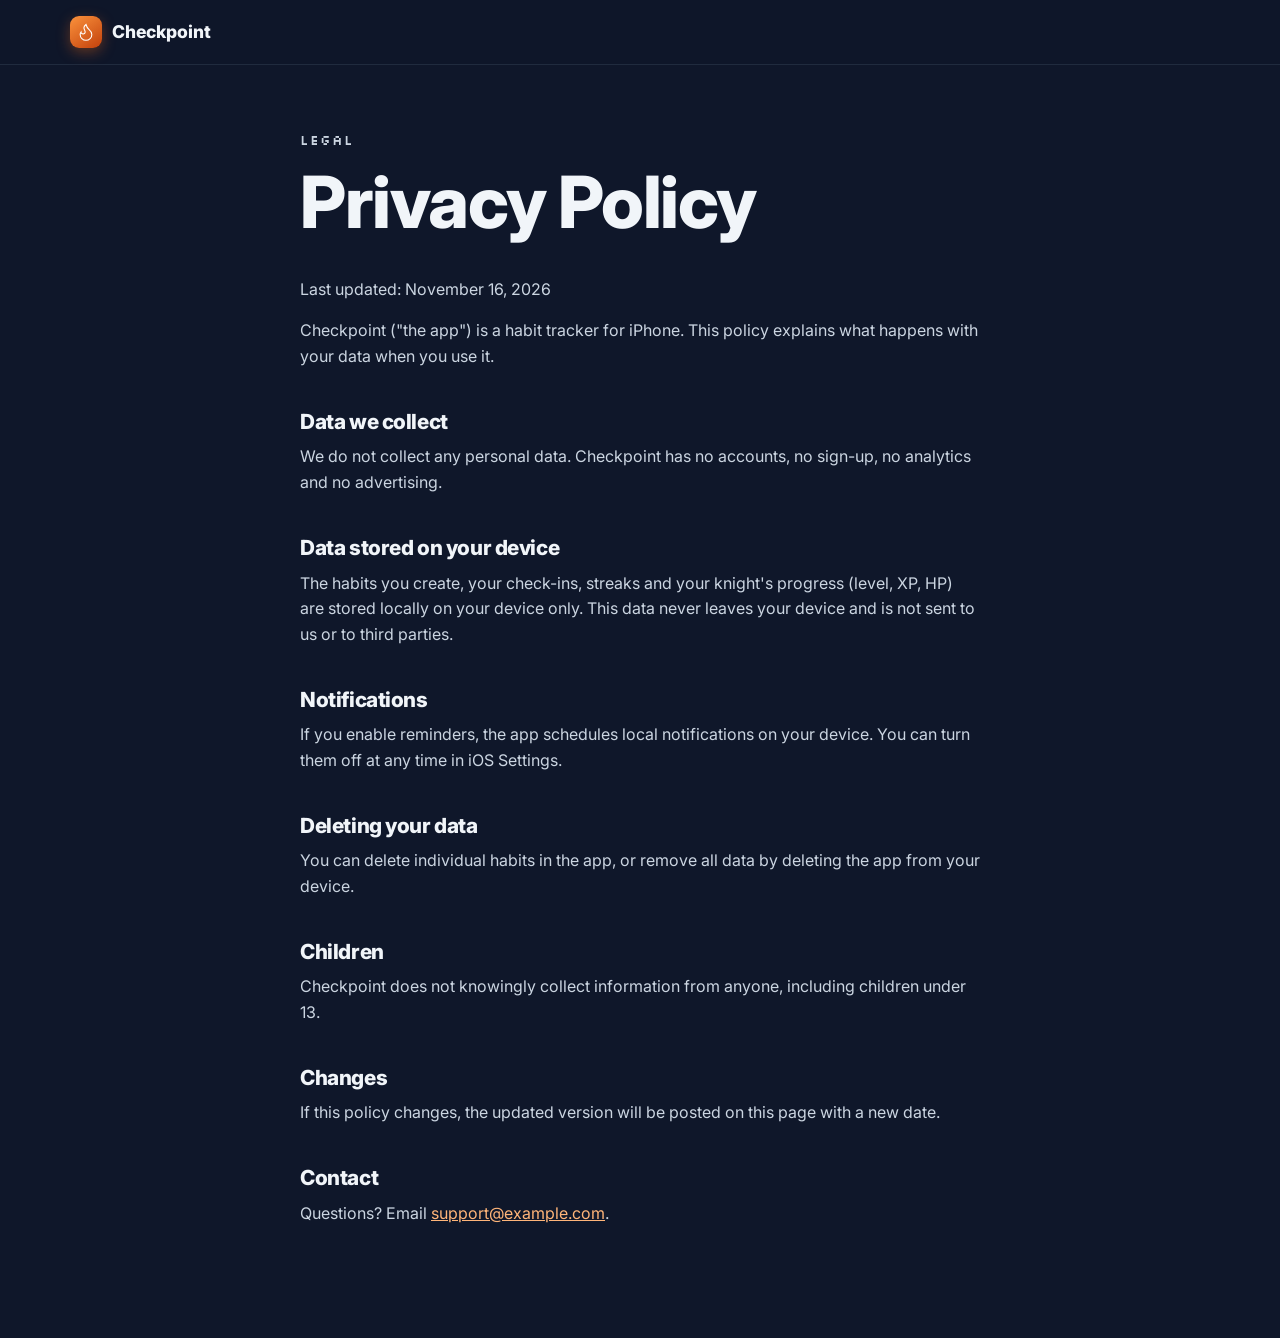
==== privacy.html @ ed14bf8e "Add Checkpoint landing page and privacy policy Co-Authored-By: Claude Opus 5.5 <noreply@anthropic.co" ====
<!doctype html>
<html lang="en">
<head>
  <meta charset="utf-8">
  <meta name="viewport" content="width=device-width, initial-scale=1">
  <title>Checkpoint Privacy Policy</title>
  <link rel="icon" type="image/svg+xml" href="assets/img/favicon.svg">
  <link href="https://fonts.googleapis.com/css2?family=Inter:wght@400;500;600;700;800&family=Silkscreen&display=swap" rel="stylesheet">
  <link rel="stylesheet" href="styles.css">
  <style>
    .legal { padding: 64px 0 96px; }
    .legal h2 { font-size: 1.3rem; margin-top: 2em; }
    .legal p, .legal li { color: var(--text-2); }
    .legal a { color: var(--primary-text); text-decoration: underline; }
  </style>
</head>
<body>
<header class="nav">
  <div class="wrap nav__inner">
    <a class="brand" href="index.html"><span class="brand__icon"><img src="assets/img/flame.svg" alt=""></span><span>Checkpoint</span></a>
  </div>
</header>
<main class="wrap narrow legal">
  <p class="eyebrow">legal</p>
  <h1>Privacy Policy</h1>
  <p class="dim">Last updated: November 16, 2026</p>

  <p>Checkpoint ("the app") is a habit tracker for iPhone. This policy explains what happens with your data when you use it.</p>

  <h2>Data we collect</h2>
  <p>We do not collect any personal data. Checkpoint has no accounts, no sign-up, no analytics and no advertising.</p>

  <h2>Data stored on your device</h2>
  <p>The habits you create, your check-ins, streaks and your knight's progress (level, XP, HP) are stored locally on your device only. This data never leaves your device and is not sent to us or to third parties.</p>

  <h2>Notifications</h2>
  <p>If you enable reminders, the app schedules local notifications on your device. You can turn them off at any time in iOS Settings.</p>

  <h2>Deleting your data</h2>
  <p>You can delete individual habits in the app, or remove all data by deleting the app from your device.</p>

  <h2>Children</h2>
  <p>Checkpoint does not knowingly collect information from anyone, including children under 13.</p>

  <h2>Changes</h2>
  <p>If this policy changes, the updated version will be posted on this page with a new date.</p>

  <h2>Contact</h2>
  <p>Questions? Email <a href="mailto:support@example.com">support@example.com</a>.</p>
</main>
</body>
</html>
---- styles.css ----
:root {
  --bg: #0F172A;
  --bg-dim: #0C0F16;
  --card: #1E293B;
  --card-hi: #25344C;
  --line: #334155;
  --text: #F1F5F9;
  --text-2: #CBD5E1;
  --muted: #94A3B8;
  --dim: #64748B;
  --primary: #F97316;
  --primary-2: #FB923C;
  --primary-text: #FFB579;
  --primary-deep: #382B28;
  --violet: #9C7EEB;
  --success: #10B981;
  --error: #EF4444;
  --radius: 20px;
  --pixel: "Silkscreen", ui-monospace, monospace;
}

* { box-sizing: border-box; }
html { scroll-behavior: smooth; }
body {
  margin: 0;
  background: var(--bg);
  color: var(--text);
  font: 16px/1.6 "Inter", system-ui, -apple-system, sans-serif;
  -webkit-font-smoothing: antialiased;
  overflow-x: hidden;
}
img { max-width: 100%; display: block; }
a { color: inherit; text-decoration: none; }
h1, h2, h3 { line-height: 1.1; margin: 0 0 .5em; letter-spacing: -.02em; }
h1 { font-size: clamp(2.6rem, 6vw, 4.5rem); font-weight: 800; }
h2 { font-size: clamp(1.9rem, 4vw, 2.8rem); font-weight: 800; }
h3 { font-size: 1.2rem; font-weight: 700; }
p { margin: 0 0 1em; }

.wrap { width: min(1140px, 100% - 32px); margin-inline: auto; }
.narrow { max-width: 680px; margin-inline: auto; }
.center { text-align: center; }
.dim { color: var(--dim); }
.small { font-size: .9rem; }
.accent { color: var(--primary); }
.lead { color: var(--muted); font-size: 1.15rem; }
.eyebrow {
  font-family: var(--pixel);
  color: var(--primary-text);
  font-size: .85rem;
  letter-spacing: .08em;
  text-transform: lowercase;
  margin-bottom: .8em;
}

/* Buttons */
.btn {
  display: inline-flex; align-items: center; justify-content: center;
  padding: .85em 1.4em; border-radius: 14px;
  background: var(--primary); color: #fff; font-weight: 700;
  transition: transform .15s, background .15s;
}
.btn:hover { background: var(--primary-2); transform: translateY(-1px); }
.btn--small { padding: .55em 1em; font-size: .9rem; border-radius: 12px; }
.btn--ghost { background: transparent; border: 1px solid var(--line); color: var(--text-2); }
.btn--ghost:hover { background: var(--card); }

.store-badge {
  display: inline-flex; align-items: center; gap: .6em;
  background: #000; color: #fff; border: 1px solid #3a3a3a;
  padding: .55em 1.2em .55em 1em; border-radius: 14px;
  font-weight: 600; font-size: 1.3rem; line-height: 1.05;
  transition: transform .15s, border-color .15s;
}
.store-badge:hover { transform: translateY(-1px); border-color: var(--primary); }
.store-badge svg { width: 30px; height: 30px; }
.store-badge small { display: block; font-size: .55em; font-weight: 500; opacity: .85; }
.store-badge--lg { font-size: 1.5rem; }

/* Nav */
.nav {
  position: sticky; top: 0; z-index: 10;
  background: color-mix(in srgb, var(--bg) 82%, transparent);
  backdrop-filter: blur(14px); -webkit-backdrop-filter: blur(14px);
  border-bottom: 1px solid rgba(51, 65, 85, .5);
}
.nav__inner { display: flex; align-items: center; gap: 24px; height: 64px; }
.nav__links { display: flex; gap: 28px; margin-left: auto; color: var(--muted); font-size: .95rem; }
.nav__links a:hover { color: var(--text); }
.brand { display: inline-flex; align-items: center; gap: 10px; font-weight: 800; font-size: 1.1rem; }
.brand__icon {
  width: 32px; height: 32px; border-radius: 9px; display: grid; place-items: center;
  background: linear-gradient(145deg, #FB923C, #C2410C);
  box-shadow: 0 4px 14px rgba(249, 115, 22, .35);
}
.brand__icon img { width: 20px; filter: brightness(0) invert(1); }

/* Hero */
.hero { position: relative; padding: 72px 0 96px; overflow-x: clip; }
.hero__glow {
  position: absolute; inset: -10% -10% auto; height: 700px; pointer-events: none;
  background:
    radial-gradient(40% 50% at 75% 40%, rgba(249, 115, 22, .22), transparent 70%),
    radial-gradient(35% 45% at 20% 20%, rgba(156, 126, 235, .16), transparent 70%);
}
.hero__inner { position: relative; display: grid; grid-template-columns: 1.1fr .9fr; gap: 56px; align-items: center; }
.hero__copy .lead { max-width: 520px; }
.cta-row { display: flex; flex-wrap: wrap; gap: 14px; align-items: center; margin: 28px 0 36px; }
.hero__stats { display: flex; gap: 32px; list-style: none; padding: 0; margin: 0; }
.hero__stats b { display: block; font-size: 1.5rem; color: var(--text); }
.hero__stats span { color: var(--dim); font-size: .85rem; }

/* Phone mockup */
.phone {
  justify-self: center; width: 320px; aspect-ratio: 9 / 19.2;
  padding: 12px; border-radius: 52px;
  background: linear-gradient(160deg, #3b4658, #141a26);
  box-shadow: 0 40px 80px -20px rgba(0, 0, 0, .7), 0 0 0 1px #4b5567 inset, 0 0 90px rgba(249, 115, 22, .15);
  transform: rotate(2deg);
}
.phone__screen { position: relative; height: 100%; border-radius: 41px; overflow: hidden; background: var(--bg); }
.phone__notch { position: absolute; top: 10px; left: 50%; translate: -50%; width: 96px; height: 28px; border-radius: 20px; background: #000; z-index: 2; }
.ui { padding: 50px 14px 0; height: 100%; display: flex; flex-direction: column; gap: 8px; font-size: 12px; }
.ui__sub { margin: 0; font-family: var(--pixel); color: var(--primary-text); font-size: 9px; }
.ui__title { margin: 0 0 4px; font-weight: 800; font-size: 19px; letter-spacing: -.02em; }
.ui-card { background: var(--card); border-radius: 16px; border: 1px solid rgba(71, 85, 105, .35); }
.ui-hero { padding: 10px; }
.ui-hero__art { background: linear-gradient(180deg, #16213a, #0c1424); border-radius: 12px; padding: 4px 0; }
.ui-hero__art img { width: 78%; margin: 0 auto; image-rendering: pixelated; }
.ui-hero__row { display: flex; justify-content: space-between; align-items: center; margin-top: 8px; }
.ui-hero__name { margin: 0; font-weight: 700; font-size: 13px; }
.ui-hero__lvl { margin: 0; color: var(--muted); font-size: 10.5px; }
.pill { display: inline-flex; align-items: center; gap: 3px; padding: 3px 8px; border-radius: 99px; font-weight: 700; font-size: 11px; }
.pill img { width: 12px; }
.pill--fire { background: var(--primary-deep); color: var(--primary-2); }
.bar { height: 6px; background: #0f1a2e; border-radius: 9px; margin: 8px 0 5px; overflow: hidden; }
.bar span { display: block; height: 100%; background: linear-gradient(90deg, var(--primary), var(--primary-2)); border-radius: inherit; }
.ui-hero__meta { margin: 0; display: flex; justify-content: space-between; color: var(--dim); font-size: 10px; }
.hp { color: #F87171; }
.ui__section { display: flex; justify-content: space-between; margin-top: 4px; font-weight: 700; font-size: 12px; }
.ui__section .dim { font-weight: 500; font-size: 10.5px; }
.quest { display: flex; align-items: center; gap: 10px; padding: 9px 10px; }
.quest__icon { width: 32px; height: 32px; border-radius: 10px; display: grid; place-items: center; flex: none; }
.quest__icon img { width: 17px; filter: brightness(0) invert(1); }
.quest__body { flex: 1; min-width: 0; }
.quest__body p { margin: 0; font-weight: 600; font-size: 12px; }
.quest__body small { color: var(--dim); font-size: 10px; }
.quest.is-done .quest__body p { color: var(--muted); text-decoration: line-through; text-decoration-color: var(--dim); }
.quest__check { width: 24px; height: 24px; border-radius: 50%; display: grid; place-items: center; background: #064E3B; color: #6EE7B7; font-size: 12px; font-weight: 800; }
.quest__btn { background: var(--primary); color: #fff; font-weight: 700; font-size: 10.5px; padding: 6px 10px; border-radius: 10px; }
.ui__tabs { margin-top: auto; display: flex; justify-content: space-around; padding: 12px 0 22px; border-top: 1px solid var(--line); color: var(--dim); font-size: 10.5px; font-weight: 600; }
.ui__tabs .on { color: var(--primary); }

/* Habit colors (from the app) */
.c-lav { background: #9C7EEB; }
.c-green { background: #10B981; }
.c-orange { background: #F97316; }
.c-blue { background: #3B82F6; }
.c-red { background: #EF4444; }
.c-pink { background: #EC4899; }

/* Sections */
.section { padding: 96px 0; }
.section--alt { background: var(--bg-dim); border-block: 1px solid rgba(51, 65, 85, .4); }

.steps { display: grid; grid-template-columns: repeat(3, 1fr); gap: 20px; margin-top: 48px; }
.step { background: var(--card); border: 1px solid rgba(71, 85, 105, .35); border-radius: var(--radius); padding: 28px; }
.step p { color: var(--muted); margin: 0; }
.step b { color: var(--primary-text); }
.step__num { display: inline-block; font-family: var(--pixel); color: var(--primary); font-size: 1.4rem; margin-bottom: 14px; }
.step--warn .step__num, .step--warn b { color: #F87171; }

/* Evolution */
.stage {
  display: grid; grid-template-columns: 1.2fr 1fr; gap: 40px; align-items: center;
  background: linear-gradient(180deg, #15203a, #0f172a); border: 1px solid rgba(71, 85, 105, .35);
  border-radius: 28px; padding: 32px 40px;
}
.stage__art img { width: 100%; max-width: 440px; margin-inline: auto; image-rendering: pixelated; }
.stage__lvl { font-family: var(--pixel); color: var(--primary-text); margin-bottom: .4em; }
.stage__copy h3 { font-size: 2rem; }
.stage__copy p { color: var(--muted); }

/* Locked knights */
.locked { display: grid; grid-template-columns: repeat(5, 1fr); gap: 12px; margin-top: 20px; }
.locked__card {
  position: relative; display: grid; place-items: center; min-height: 150px; padding: 18px 8px;
  background: var(--card); border: 1px dashed rgba(100, 116, 139, .55); border-radius: 16px; overflow: hidden;
}
.locked__card img {
  height: 92px; width: auto; image-rendering: pixelated; user-select: none; -webkit-user-drag: none;
  filter: brightness(0) drop-shadow(0 0 1.5px rgba(148, 163, 184, .55));
  opacity: .9;
}
.locked__q {
  position: absolute; left: 50%; top: 50%; translate: -50% -50%;
  font-family: var(--pixel); font-size: 1.8rem; color: var(--primary-text);
  text-shadow: 0 0 14px rgba(249, 115, 22, .6);
}
.locked__more { border-style: solid; border-color: var(--primary); background: linear-gradient(180deg, #2a2420, var(--card)); text-align: center; align-content: center; gap: 6px; }
.locked__more b { font-family: var(--pixel); font-weight: 400; font-size: 1.15rem; line-height: 1.25; color: var(--primary-text); }
.locked__more span { color: var(--muted); font-size: .8rem; }

/* Features */
.grid { display: grid; grid-template-columns: repeat(3, 1fr); gap: 20px; margin-top: 48px; }
.feature { background: var(--card); border: 1px solid rgba(71, 85, 105, .35); border-radius: var(--radius); padding: 28px; }
.feature p { color: var(--muted); margin: 0; }
.feature__big {
  width: 48px; height: 48px; border-radius: 14px; display: grid; place-items: center; margin-bottom: 18px;
  background: var(--primary-deep); font-size: 1.4rem;
}
.feature__big img { width: 26px; }
.feature__icons { display: flex; gap: 6px; margin-bottom: 18px; flex-wrap: wrap; }
.feature__icons span { width: 34px; height: 34px; border-radius: 10px; display: grid; place-items: center; }
.feature__icons img { width: 18px; filter: brightness(0) invert(1); }

/* FAQ */
details { background: var(--card); border: 1px solid rgba(71, 85, 105, .35); border-radius: 16px; padding: 0 22px; margin-top: 12px; }
details:first-of-type { margin-top: 36px; }
summary { cursor: pointer; padding: 18px 0; font-weight: 600; list-style: none; display: flex; justify-content: space-between; gap: 16px; }
summary::-webkit-details-marker { display: none; }
summary::after { content: "+"; color: var(--primary); font-family: var(--pixel); font-size: 1.2rem; }
details[open] summary::after { content: "–"; }
details p { color: var(--muted); padding-bottom: 6px; }

/* Final CTA */
.final { text-align: center; background: radial-gradient(50% 60% at 50% 30%, rgba(249, 115, 22, .18), transparent 70%); }
.final__inner { display: flex; flex-direction: column; align-items: center; }
.final__art { position: relative; margin-bottom: 28px; }
.final__art img { height: 140px; width: auto; image-rendering: pixelated; filter: brightness(0) drop-shadow(0 0 2px rgba(180, 160, 243, .9)) drop-shadow(0 0 30px rgba(156, 126, 235, .55)); }
.final__art .locked__q { font-size: 2.2rem; }
.final .lead { margin-bottom: 28px; }

/* Footer */
.footer { border-top: 1px solid var(--line); padding: 28px 0 36px; }
.footer__inner { display: flex; flex-wrap: wrap; align-items: center; gap: 16px 28px; }
.footer nav { display: flex; gap: 22px; color: var(--muted); font-size: .92rem; }
.footer nav a:hover { color: var(--text); }
.footer small { margin-left: auto; }

/* Responsive */
@media (max-width: 960px) {
  .hero__inner { grid-template-columns: 1fr; text-align: center; }
  .hero__copy .lead { margin-inline: auto; }
  .cta-row, .hero__stats { justify-content: center; }
  .steps, .grid { grid-template-columns: 1fr 1fr; }
  .stage { grid-template-columns: 1fr; text-align: center; padding: 24px; }
  .nav__links { display: none; }
  .locked { grid-template-columns: repeat(3, 1fr); }
  .locked__more { grid-column: span 2; }
  .nav .btn { margin-left: auto; }
}
@media (max-width: 640px) {
  .hero { padding: 40px 0 64px; }
  .section { padding: 64px 0; }
  .steps, .grid { grid-template-columns: 1fr; }
  .locked { grid-template-columns: repeat(2, 1fr); }
  .locked__more { grid-column: span 2; min-height: 100px; }
  .hero__stats { gap: 20px; }
  .phone { width: 290px; transform: none; }
  .footer small { margin-left: 0; width: 100%; }
}
@media (prefers-reduced-motion: reduce) {
  html { scroll-behavior: auto; }
  * { transition: none !important; }
}
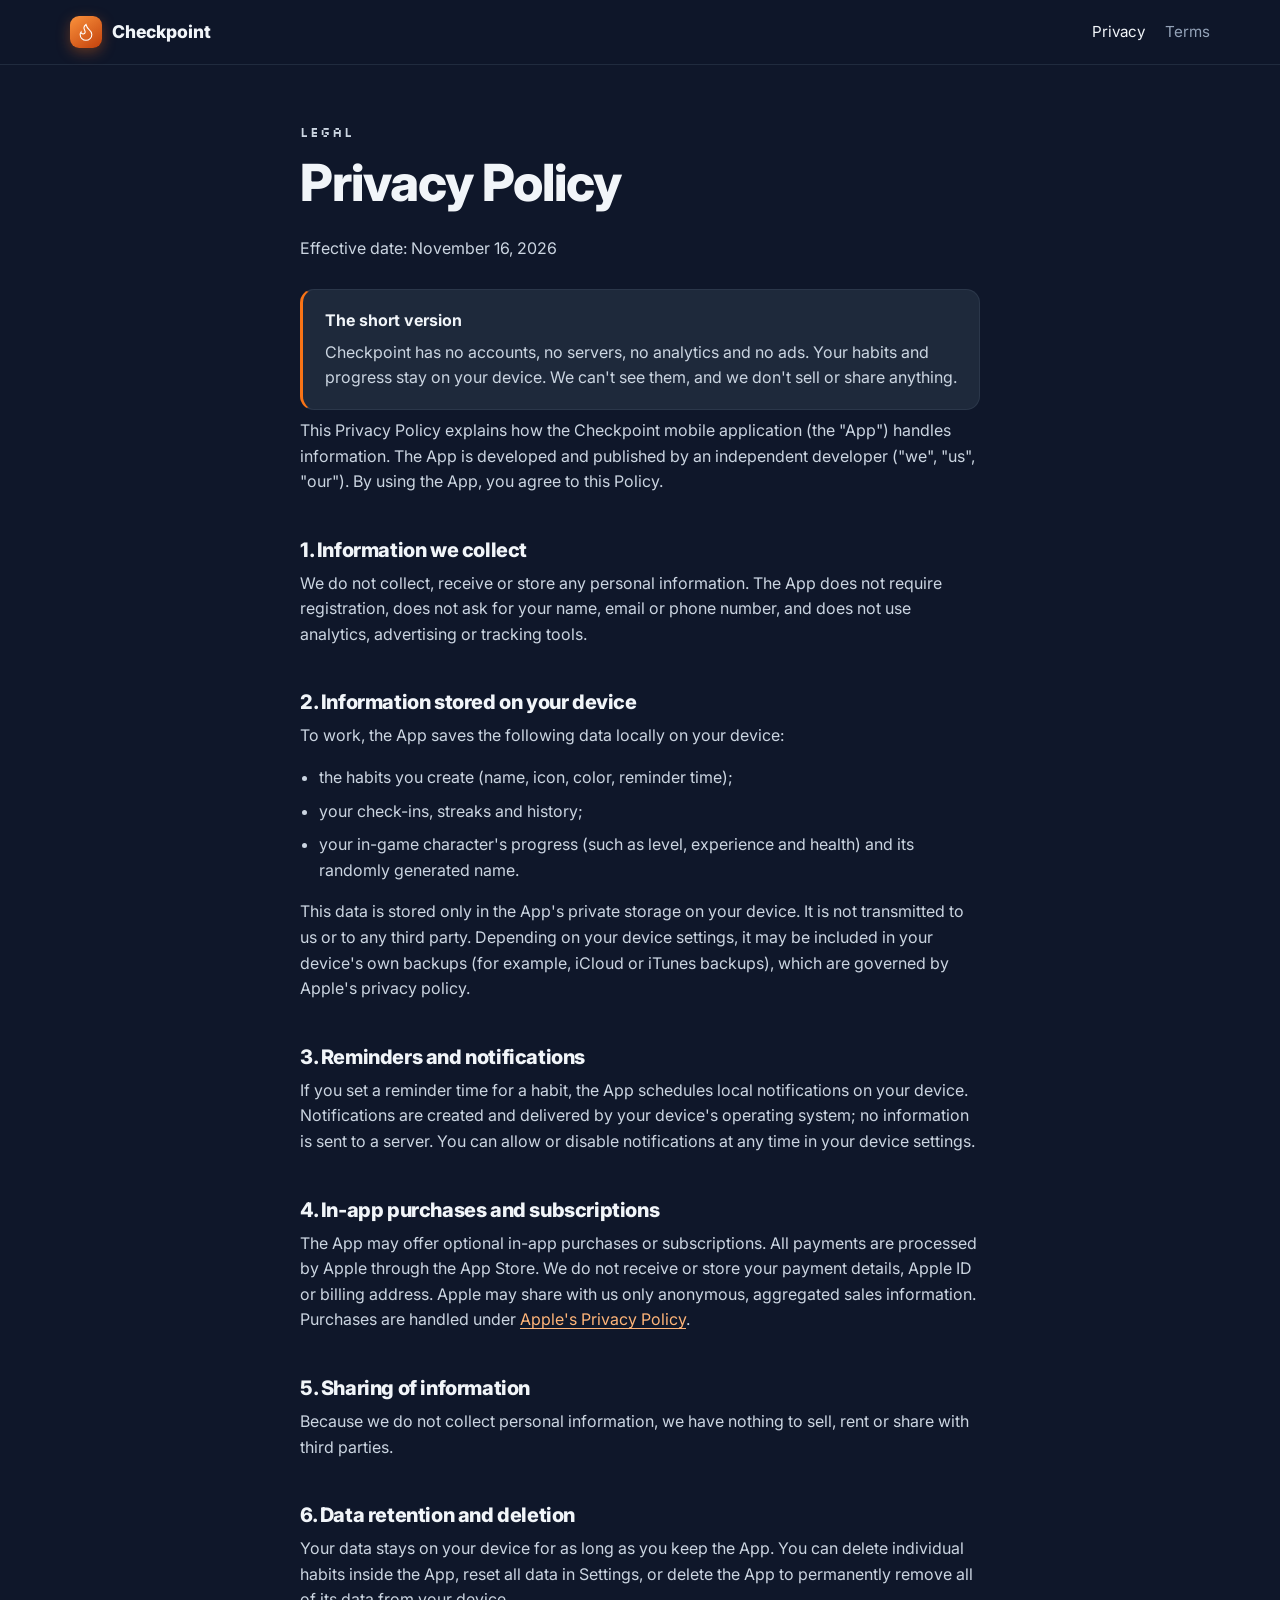
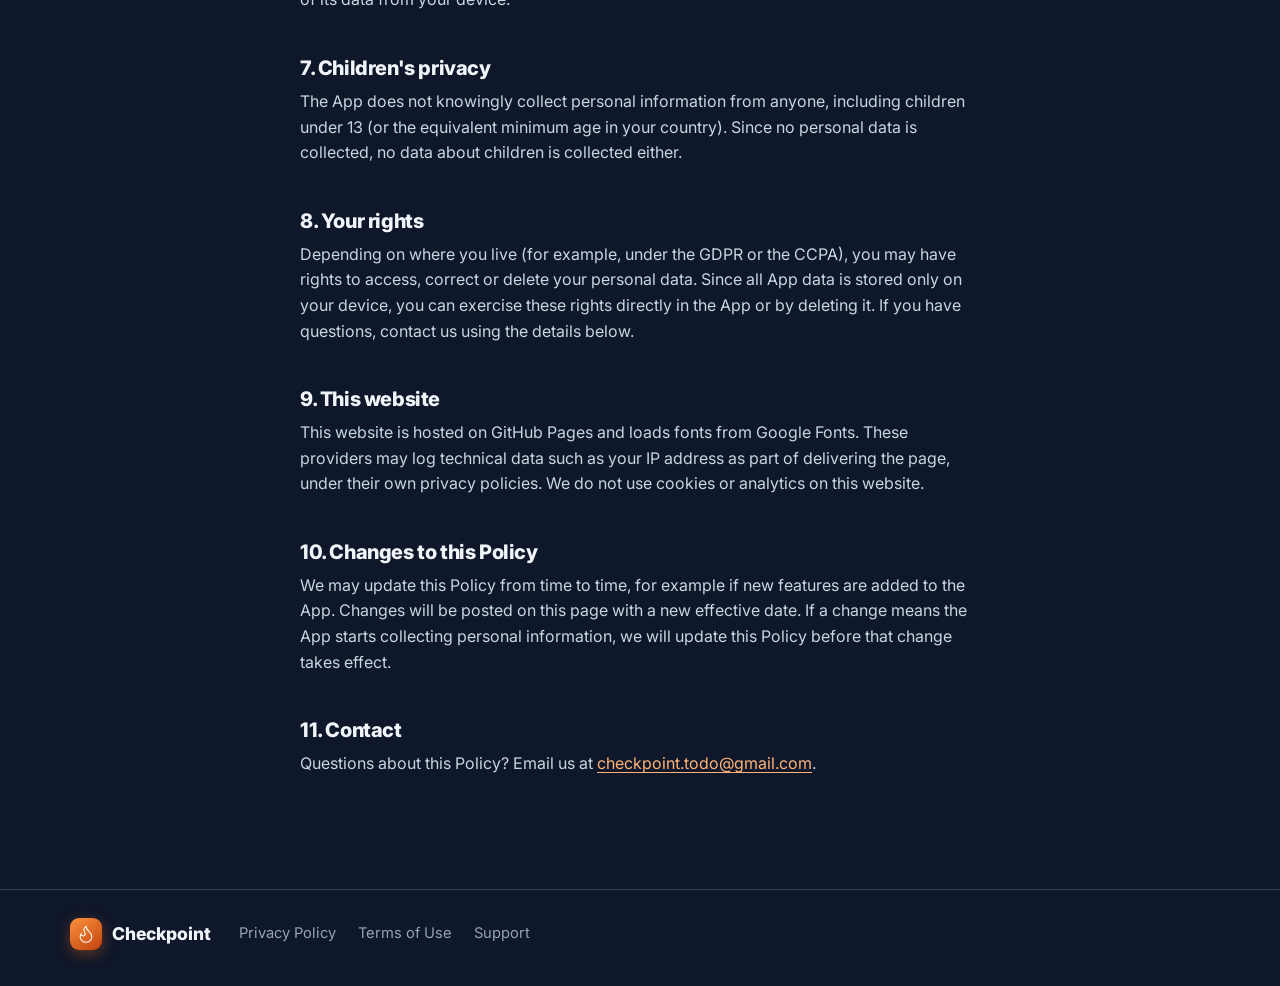
==== commit de3d0f85: "Add Terms of Use, expand Privacy Policy, set support email Co-Authored-By: Claude Opus 5.5 <noreply@" ====
--- a/privacy.html
+++ b/privacy.html
@@ -3,50 +3,87 @@
 <head>
   <meta charset="utf-8">
   <meta name="viewport" content="width=device-width, initial-scale=1">
-  <title>Checkpoint Privacy Policy</title>
+  <title>Privacy Policy — Checkpoint</title>
+  <meta name="description" content="How Checkpoint handles your data: everything stays on your device.">
+  <meta name="theme-color" content="#0F172A">
   <link rel="icon" type="image/svg+xml" href="assets/img/favicon.svg">
+  <link rel="preconnect" href="https://fonts.googleapis.com">
+  <link rel="preconnect" href="https://fonts.gstatic.com" crossorigin>
   <link href="https://fonts.googleapis.com/css2?family=Inter:wght@400;500;600;700;800&family=Silkscreen&display=swap" rel="stylesheet">
   <link rel="stylesheet" href="styles.css">
-  <style>
-    .legal { padding: 64px 0 96px; }
-    .legal h2 { font-size: 1.3rem; margin-top: 2em; }
-    .legal p, .legal li { color: var(--text-2); }
-    .legal a { color: var(--primary-text); text-decoration: underline; }
-  </style>
 </head>
 <body>
 <header class="nav">
   <div class="wrap nav__inner">
     <a class="brand" href="index.html"><span class="brand__icon"><img src="assets/img/flame.svg" alt=""></span><span>Checkpoint</span></a>
+    <nav class="legal-nav" aria-label="Legal">
+      <a href="privacy.html" aria-current="page">Privacy</a>
+      <a href="terms.html">Terms</a>
+    </nav>
   </div>
 </header>
+
 <main class="wrap narrow legal">
   <p class="eyebrow">legal</p>
   <h1>Privacy Policy</h1>
-  <p class="dim">Last updated: November 16, 2026</p>
+  <p class="dim">Effective date: November 16, 2026</p>
 
-  <p>Checkpoint ("the app") is a habit tracker for iPhone. This policy explains what happens with your data when you use it.</p>
+  <div class="legal__summary">
+    <b>The short version</b>
+    <p>Checkpoint has no accounts, no servers, no analytics and no ads. Your habits and progress stay on your device. We can't see them, and we don't sell or share anything.</p>
+  </div>
 
-  <h2>Data we collect</h2>
-  <p>We do not collect any personal data. Checkpoint has no accounts, no sign-up, no analytics and no advertising.</p>
+  <p>This Privacy Policy explains how the Checkpoint mobile application (the "App") handles information. The App is developed and published by an independent developer ("we", "us", "our"). By using the App, you agree to this Policy.</p>
 
-  <h2>Data stored on your device</h2>
-  <p>The habits you create, your check-ins, streaks and your knight's progress (level, XP, HP) are stored locally on your device only. This data never leaves your device and is not sent to us or to third parties.</p>
+  <h2>1. Information we collect</h2>
+  <p>We do not collect, receive or store any personal information. The App does not require registration, does not ask for your name, email or phone number, and does not use analytics, advertising or tracking tools.</p>
 
-  <h2>Notifications</h2>
-  <p>If you enable reminders, the app schedules local notifications on your device. You can turn them off at any time in iOS Settings.</p>
+  <h2>2. Information stored on your device</h2>
+  <p>To work, the App saves the following data locally on your device:</p>
+  <ul>
+    <li>the habits you create (name, icon, color, reminder time);</li>
+    <li>your check-ins, streaks and history;</li>
+    <li>your in-game character's progress (such as level, experience and health) and its randomly generated name.</li>
+  </ul>
+  <p>This data is stored only in the App's private storage on your device. It is not transmitted to us or to any third party. Depending on your device settings, it may be included in your device's own backups (for example, iCloud or iTunes backups), which are governed by Apple's privacy policy.</p>
 
-  <h2>Deleting your data</h2>
-  <p>You can delete individual habits in the app, or remove all data by deleting the app from your device.</p>
+  <h2>3. Reminders and notifications</h2>
+  <p>If you set a reminder time for a habit, the App schedules local notifications on your device. Notifications are created and delivered by your device's operating system; no information is sent to a server. You can allow or disable notifications at any time in your device settings.</p>
 
-  <h2>Children</h2>
-  <p>Checkpoint does not knowingly collect information from anyone, including children under 13.</p>
+  <h2>4. In-app purchases and subscriptions</h2>
+  <p>The App may offer optional in-app purchases or subscriptions. All payments are processed by Apple through the App Store. We do not receive or store your payment details, Apple ID or billing address. Apple may share with us only anonymous, aggregated sales information. Purchases are handled under <a href="https://www.apple.com/legal/privacy/" target="_blank" rel="noopener">Apple's Privacy Policy</a>.</p>
 
-  <h2>Changes</h2>
-  <p>If this policy changes, the updated version will be posted on this page with a new date.</p>
+  <h2>5. Sharing of information</h2>
+  <p>Because we do not collect personal information, we have nothing to sell, rent or share with third parties.</p>
 
-  <h2>Contact</h2>
-  <p>Questions? Email <a href="mailto:support@example.com">support@example.com</a>.</p>
+  <h2>6. Data retention and deletion</h2>
+  <p>Your data stays on your device for as long as you keep the App. You can delete individual habits inside the App, reset all data in Settings, or delete the App to permanently remove all of its data from your device.</p>
+
+  <h2>7. Children's privacy</h2>
+  <p>The App does not knowingly collect personal information from anyone, including children under 13 (or the equivalent minimum age in your country). Since no personal data is collected, no data about children is collected either.</p>
+
+  <h2>8. Your rights</h2>
+  <p>Depending on where you live (for example, under the GDPR or the CCPA), you may have rights to access, correct or delete your personal data. Since all App data is stored only on your device, you can exercise these rights directly in the App or by deleting it. If you have questions, contact us using the details below.</p>
+
+  <h2>9. This website</h2>
+  <p>This website is hosted on GitHub Pages and loads fonts from Google Fonts. These providers may log technical data such as your IP address as part of delivering the page, under their own privacy policies. We do not use cookies or analytics on this website.</p>
+
+  <h2>10. Changes to this Policy</h2>
+  <p>We may update this Policy from time to time, for example if new features are added to the App. Changes will be posted on this page with a new effective date. If a change means the App starts collecting personal information, we will update this Policy before that change takes effect.</p>
+
+  <h2>11. Contact</h2>
+  <p>Questions about this Policy? Email us at <a href="mailto:checkpoint.todo@gmail.com">checkpoint.todo@gmail.com</a>.</p>
 </main>
+
+<footer class="footer">
+  <div class="wrap footer__inner">
+    <a class="brand" href="index.html"><span class="brand__icon"><img src="assets/img/flame.svg" alt=""></span>Checkpoint</a>
+    <nav aria-label="Legal">
+      <a href="privacy.html">Privacy Policy</a>
+      <a href="terms.html">Terms of Use</a>
+      <a href="mailto:checkpoint.todo@gmail.com">Support</a>
+    </nav>
+  </div>
+</footer>
 </body>
 </html>
--- a/styles.css
+++ b/styles.css
@@ -264,3 +264,17 @@
   html { scroll-behavior: auto; }
   * { transition: none !important; }
 }
+
+/* Legal pages */
+.legal-nav { display: flex; gap: 20px; margin-left: auto; color: var(--muted); font-size: .95rem; }
+.legal-nav a:hover, .legal-nav a[aria-current="page"] { color: var(--text); }
+.legal { padding: 56px 0 96px; }
+.legal h1 { font-size: clamp(2.2rem, 5vw, 3.2rem); }
+.legal h2 { font-size: 1.25rem; margin-top: 2.2em; }
+.legal p, .legal li { color: var(--text-2); }
+.legal ul { padding-left: 1.2em; }
+.legal li { margin-bottom: .5em; }
+.legal a { color: var(--primary-text); text-decoration: underline; text-underline-offset: 3px; }
+.legal__summary { background: var(--card); border: 1px solid rgba(71, 85, 105, .35); border-left: 3px solid var(--primary); border-radius: 14px; padding: 18px 22px; margin: 28px 0 8px; }
+.legal__summary b { display: block; margin-bottom: 6px; }
+.legal__summary p { margin: 0; }
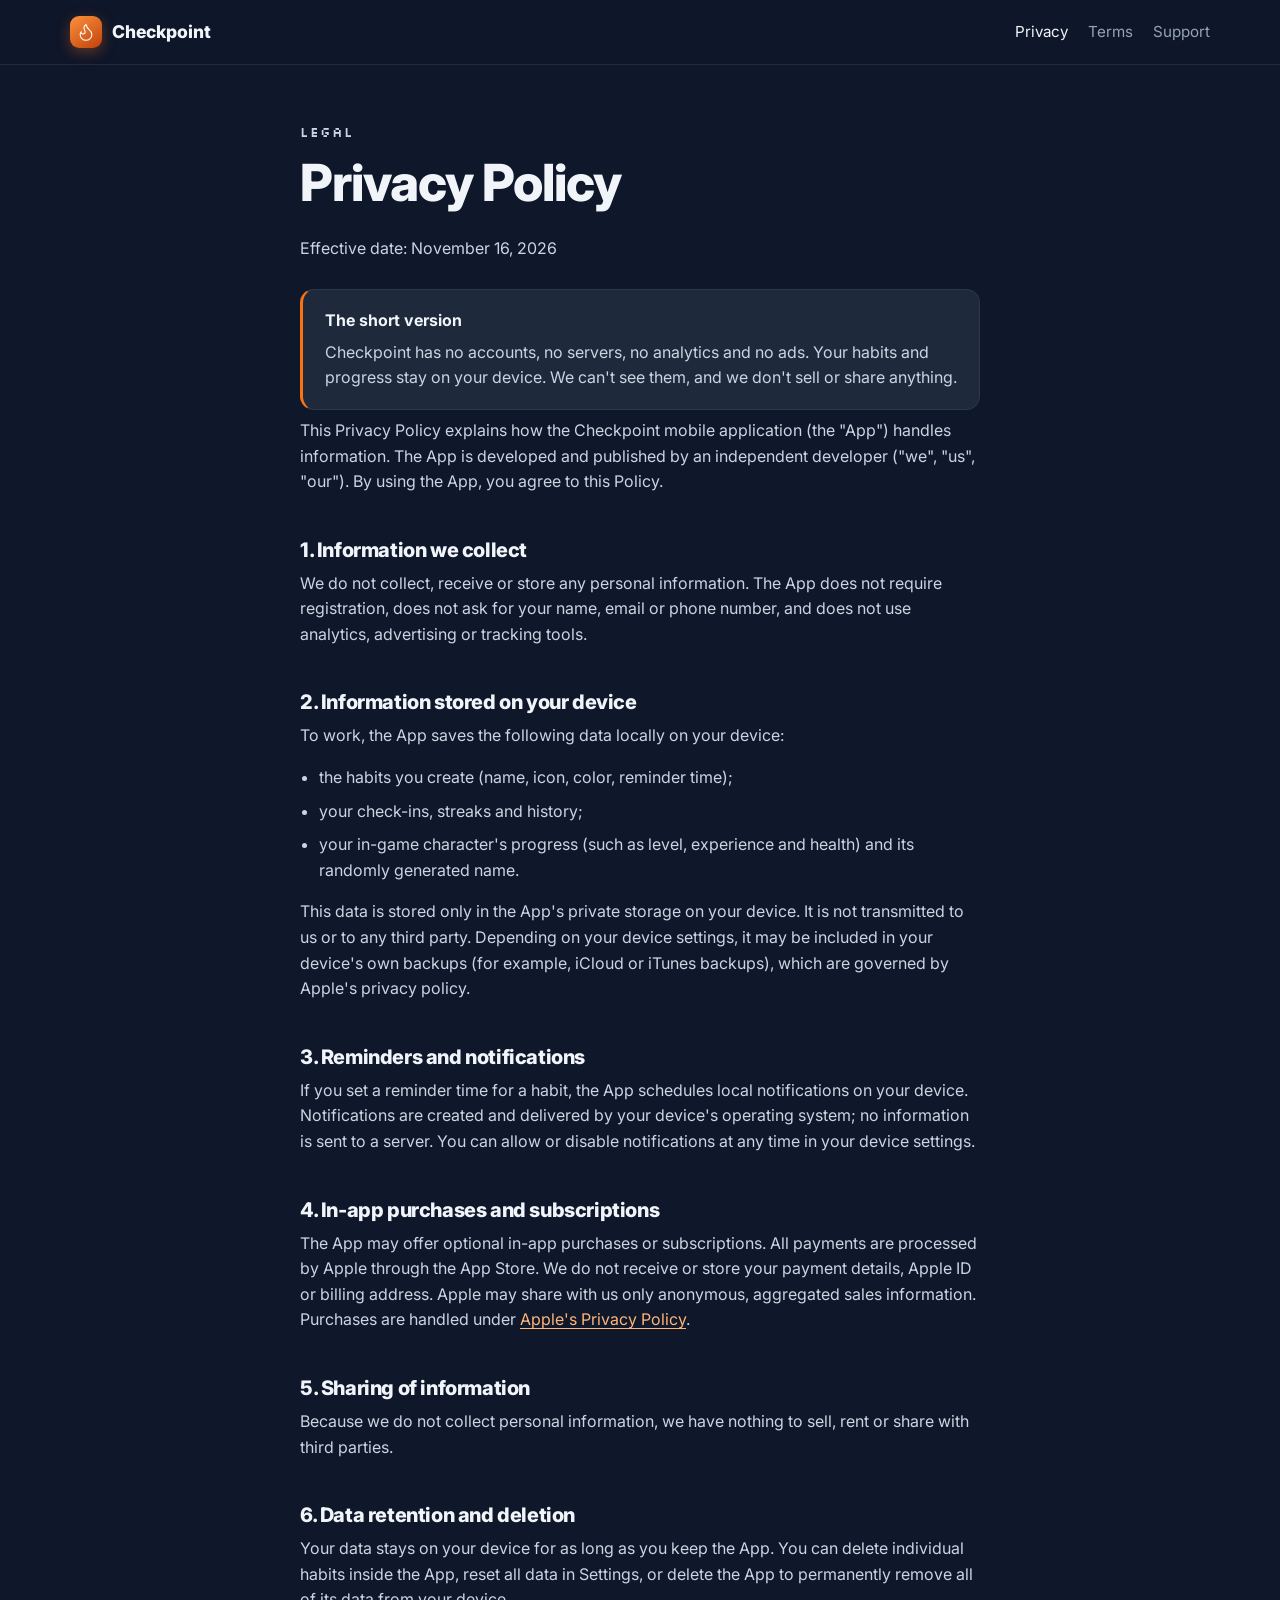
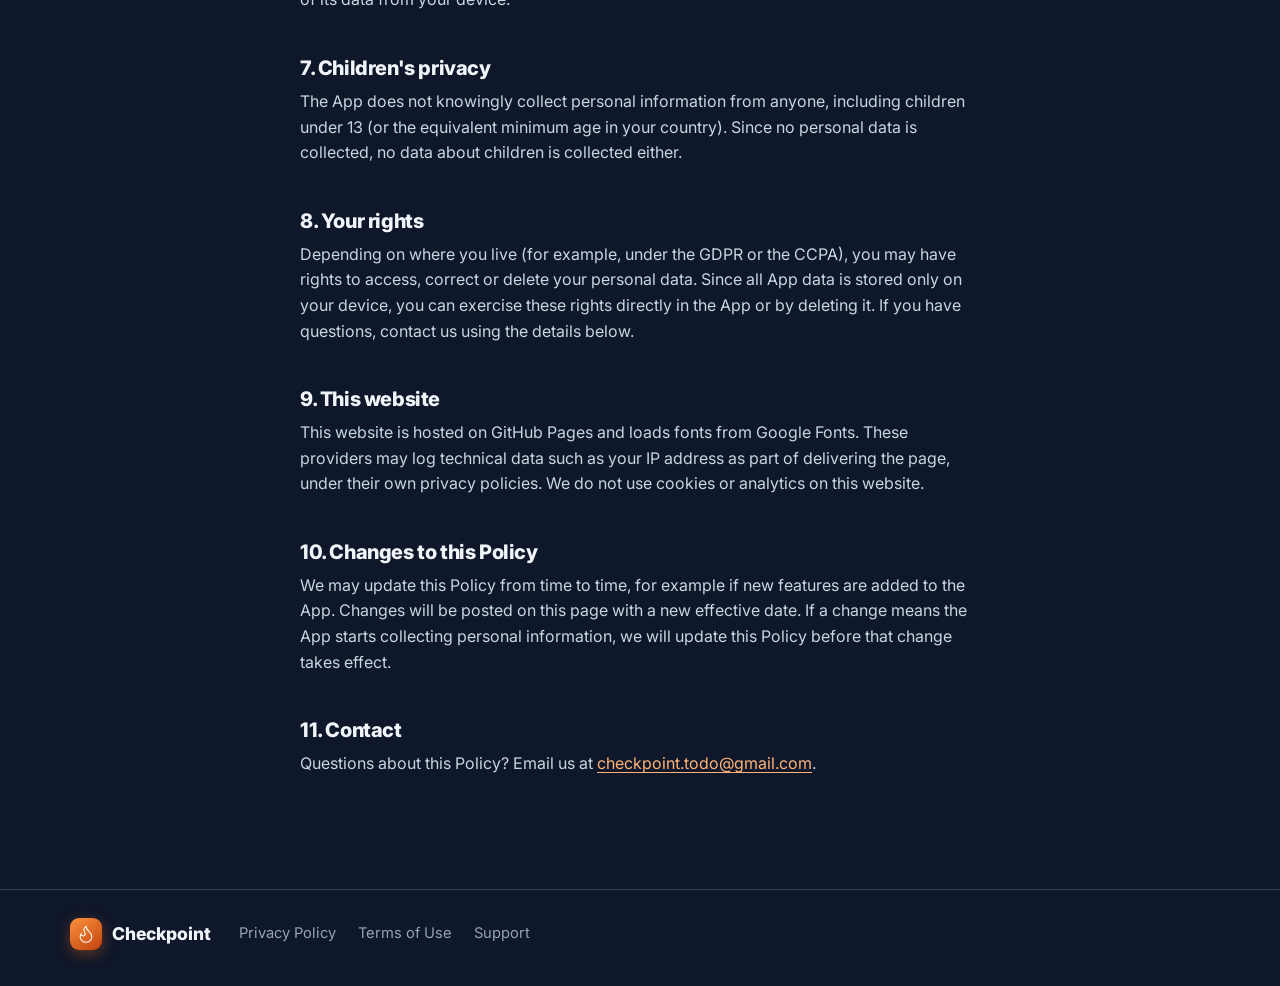
==== commit e6411a3a: "Add Support page with copyable email; point Support links to it Co-Authored-By: Claude Opus 5.5 <nor" ====
--- a/privacy.html
+++ b/privacy.html
@@ -19,6 +19,7 @@
     <nav class="legal-nav" aria-label="Legal">
       <a href="privacy.html" aria-current="page">Privacy</a>
       <a href="terms.html">Terms</a>
+      <a href="support.html">Support</a>
     </nav>
   </div>
 </header>
@@ -81,7 +82,7 @@
     <nav aria-label="Legal">
       <a href="privacy.html">Privacy Policy</a>
       <a href="terms.html">Terms of Use</a>
-      <a href="mailto:checkpoint.todo@gmail.com">Support</a>
+      <a href="support.html">Support</a>
     </nav>
   </div>
 </footer>
--- a/styles.css
+++ b/styles.css
@@ -202,7 +202,7 @@
 .locked__more span { color: var(--muted); font-size: .8rem; }
 
 /* Features */
-.grid { display: grid; grid-template-columns: repeat(3, 1fr); gap: 20px; margin-top: 48px; }
+.grid { display: grid; grid-template-columns: repeat(2, 1fr); gap: 20px; margin-top: 48px; max-width: 900px; margin-inline: auto; }
 .feature { background: var(--card); border: 1px solid rgba(71, 85, 105, .35); border-radius: var(--radius); padding: 28px; }
 .feature p { color: var(--muted); margin: 0; }
 .feature__big {
@@ -278,3 +278,14 @@
 .legal__summary { background: var(--card); border: 1px solid rgba(71, 85, 105, .35); border-left: 3px solid var(--primary); border-radius: 14px; padding: 18px 22px; margin: 28px 0 8px; }
 .legal__summary b { display: block; margin-bottom: 6px; }
 .legal__summary p { margin: 0; }
+
+/* Support */
+.contact { background: var(--card); border: 1px solid rgba(71, 85, 105, .35); border-radius: var(--radius); padding: 24px; margin: 28px 0 8px; }
+.contact__label { font-family: var(--pixel); font-size: .8rem; color: var(--primary-text); }
+.legal .contact__email { display: block; font-size: clamp(1.15rem, 4vw, 1.5rem); font-weight: 700; color: var(--text); text-decoration: none; margin: 4px 0 18px; word-break: break-all; }
+.contact__actions { display: flex; flex-wrap: wrap; gap: 10px; }
+.contact__actions .btn { font: inherit; font-weight: 700; border: 0; cursor: pointer; text-decoration: none; }
+.legal .contact__actions .btn { color: #fff; }
+.legal .contact__actions .btn--ghost { color: var(--text-2); border: 1px solid var(--line); }
+.contact__hint { margin: 14px 0 0; }
+.legal details:first-of-type { margin-top: 16px; }
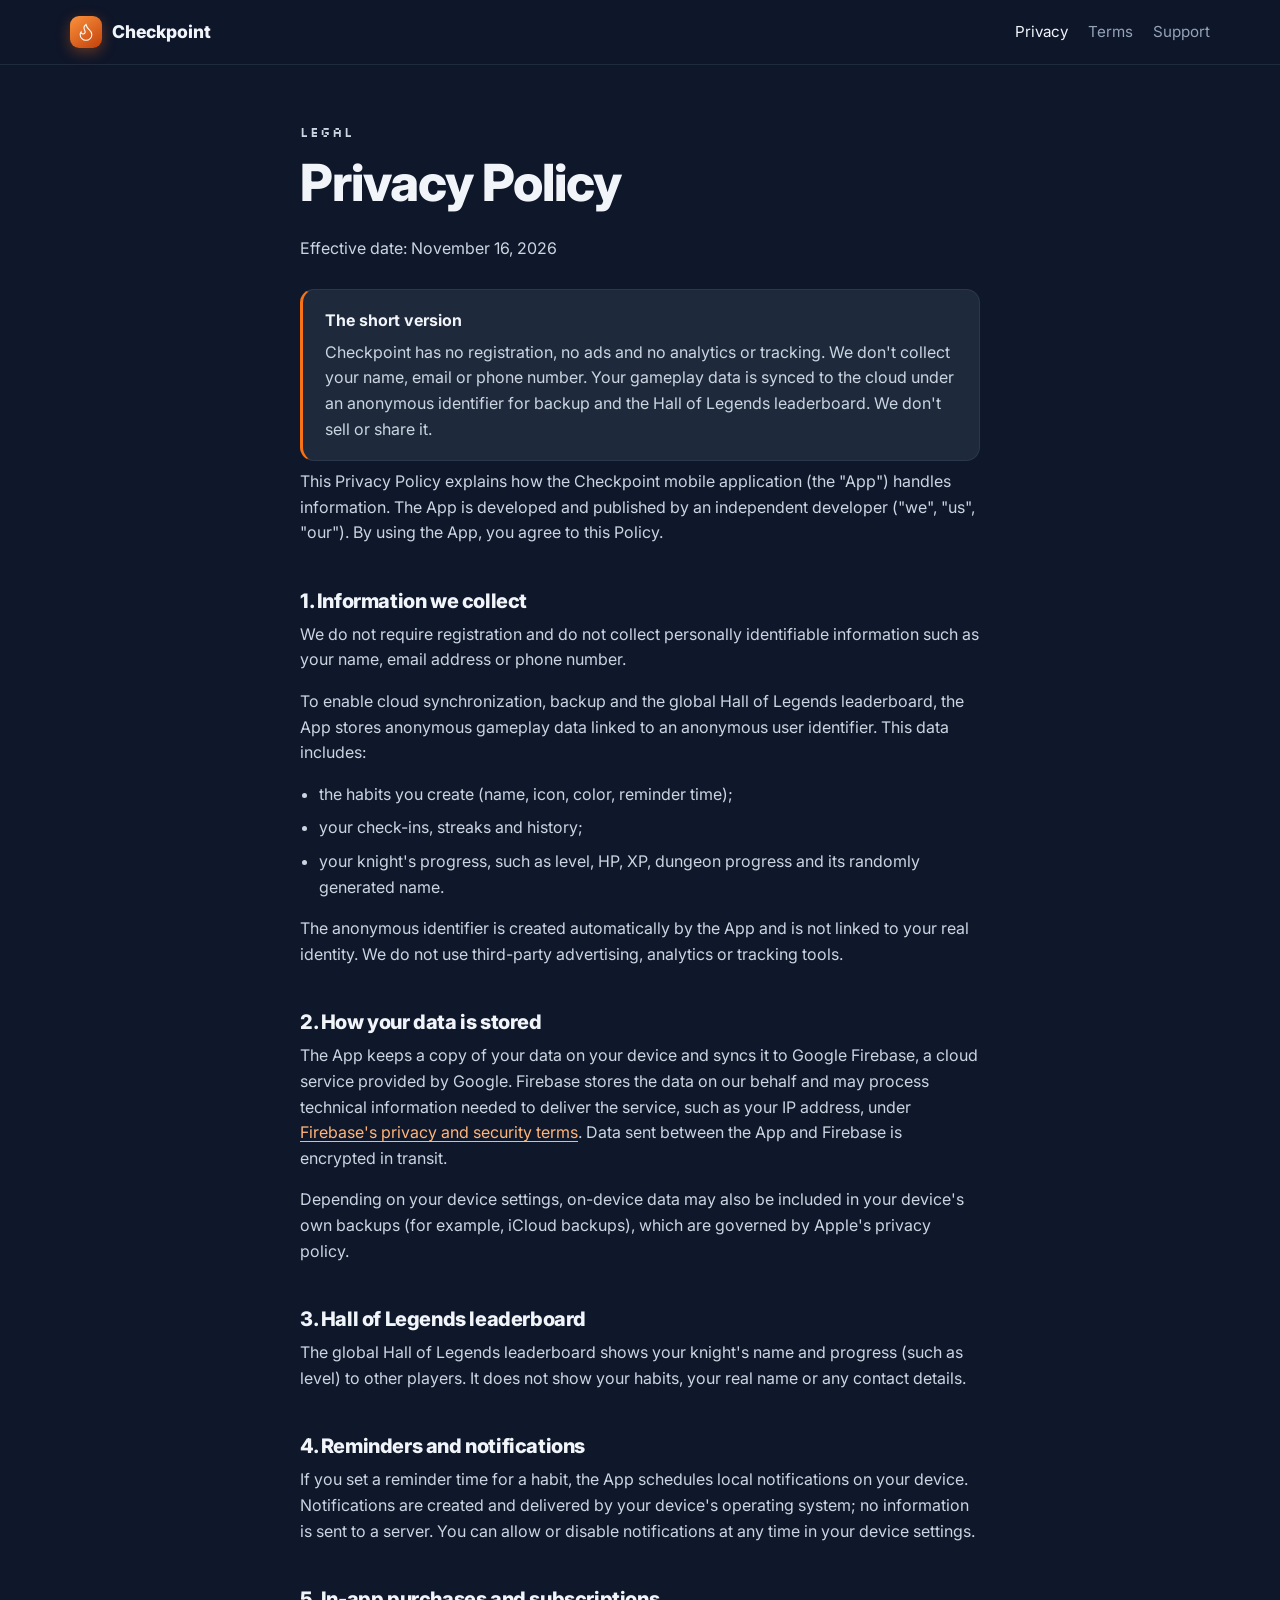
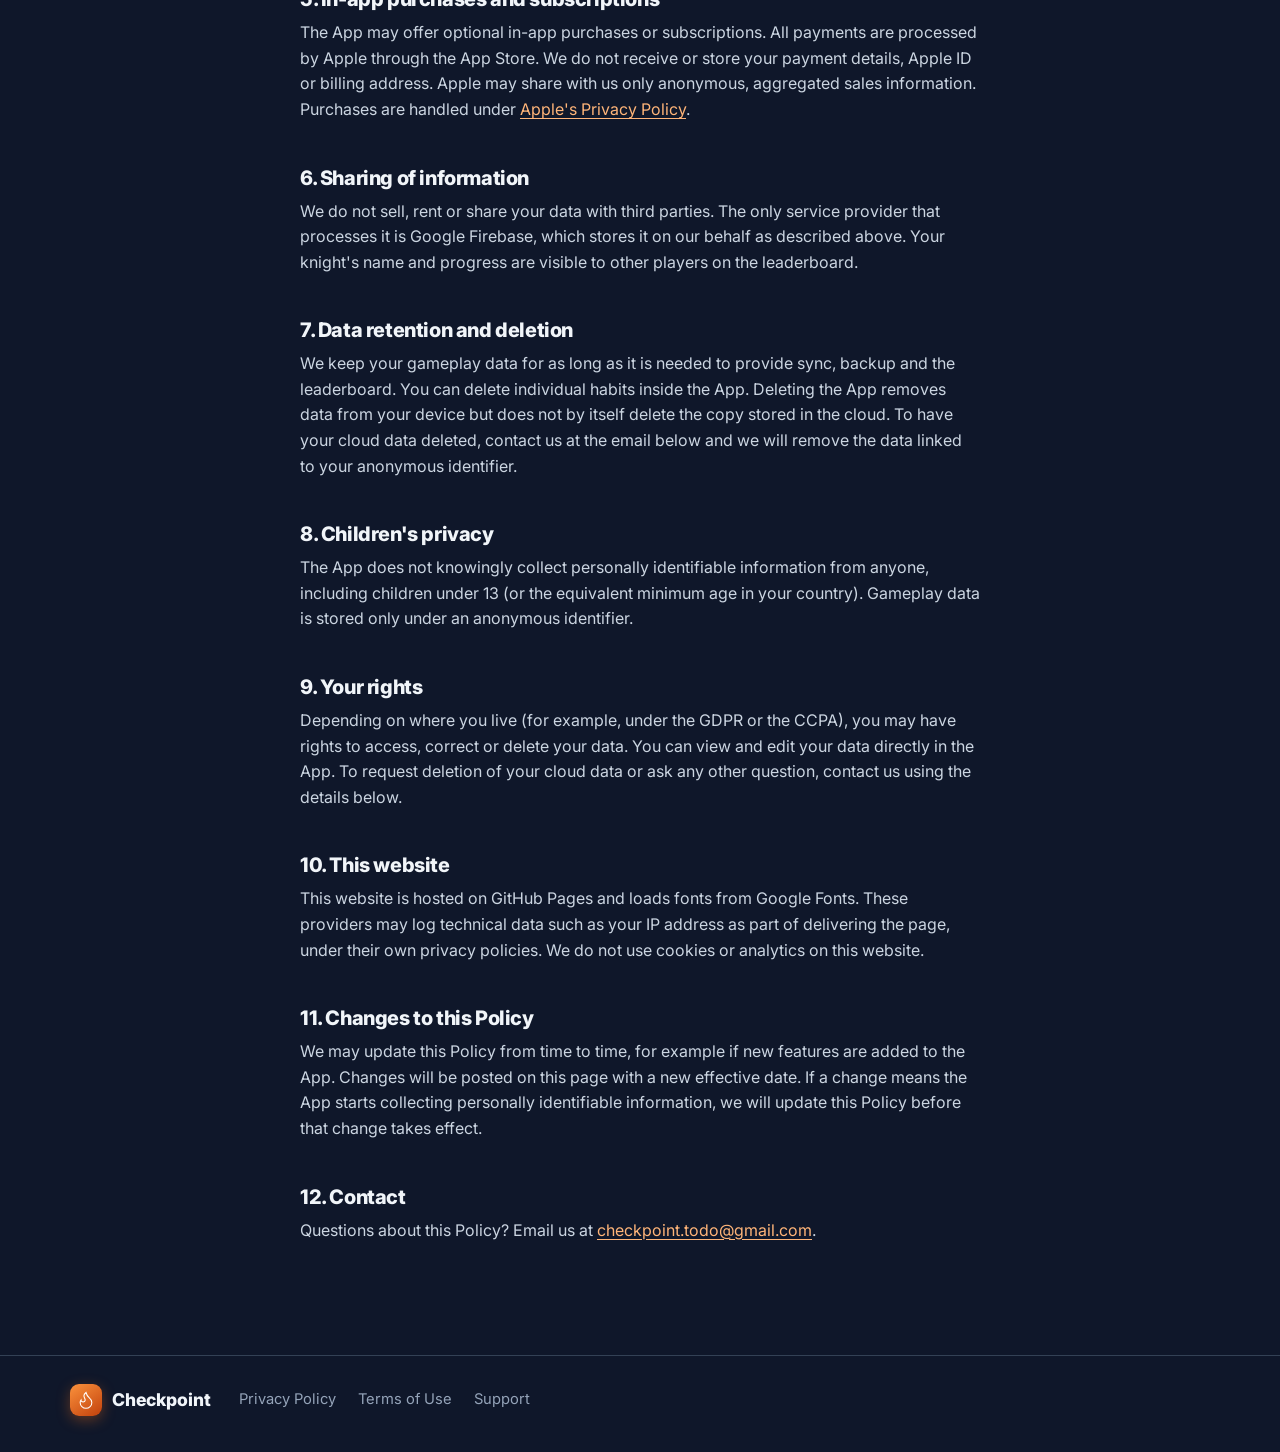
==== commit d72841e1: "Update privacy policy and site copy for anonymous Firebase sync Describe anonymous cloud sync, backu" ====
--- a/privacy.html
+++ b/privacy.html
@@ -4,7 +4,7 @@
   <meta charset="utf-8">
   <meta name="viewport" content="width=device-width, initial-scale=1">
   <title>Privacy Policy — Checkpoint</title>
-  <meta name="description" content="How Checkpoint handles your data: everything stays on your device.">
+  <meta name="description" content="How Checkpoint handles your data: no registration, no personal information, anonymous cloud sync.">
   <meta name="theme-color" content="#0F172A">
   <link rel="icon" type="image/svg+xml" href="assets/img/favicon.svg">
   <link rel="preconnect" href="https://fonts.googleapis.com">
@@ -31,48 +31,53 @@
 
   <div class="legal__summary">
     <b>The short version</b>
-    <p>Checkpoint has no accounts, no servers, no analytics and no ads. Your habits and progress stay on your device. We can't see them, and we don't sell or share anything.</p>
+    <p>Checkpoint has no registration, no ads and no analytics or tracking. We don't collect your name, email or phone number. Your gameplay data is synced to the cloud under an anonymous identifier for backup and the Hall of Legends leaderboard. We don't sell or share it.</p>
   </div>
 
   <p>This Privacy Policy explains how the Checkpoint mobile application (the "App") handles information. The App is developed and published by an independent developer ("we", "us", "our"). By using the App, you agree to this Policy.</p>
 
   <h2>1. Information we collect</h2>
-  <p>We do not collect, receive or store any personal information. The App does not require registration, does not ask for your name, email or phone number, and does not use analytics, advertising or tracking tools.</p>
-
-  <h2>2. Information stored on your device</h2>
-  <p>To work, the App saves the following data locally on your device:</p>
+  <p>We do not require registration and do not collect personally identifiable information such as your name, email address or phone number.</p>
+  <p>To enable cloud synchronization, backup and the global Hall of Legends leaderboard, the App stores anonymous gameplay data linked to an anonymous user identifier. This data includes:</p>
   <ul>
     <li>the habits you create (name, icon, color, reminder time);</li>
     <li>your check-ins, streaks and history;</li>
-    <li>your in-game character's progress (such as level, experience and health) and its randomly generated name.</li>
+    <li>your knight's progress, such as level, HP, XP, dungeon progress and its randomly generated name.</li>
   </ul>
-  <p>This data is stored only in the App's private storage on your device. It is not transmitted to us or to any third party. Depending on your device settings, it may be included in your device's own backups (for example, iCloud or iTunes backups), which are governed by Apple's privacy policy.</p>
+  <p>The anonymous identifier is created automatically by the App and is not linked to your real identity. We do not use third-party advertising, analytics or tracking tools.</p>
 
-  <h2>3. Reminders and notifications</h2>
+  <h2>2. How your data is stored</h2>
+  <p>The App keeps a copy of your data on your device and syncs it to Google Firebase, a cloud service provided by Google. Firebase stores the data on our behalf and may process technical information needed to deliver the service, such as your IP address, under <a href="https://firebase.google.com/support/privacy" target="_blank" rel="noopener">Firebase's privacy and security terms</a>. Data sent between the App and Firebase is encrypted in transit.</p>
+  <p>Depending on your device settings, on-device data may also be included in your device's own backups (for example, iCloud backups), which are governed by Apple's privacy policy.</p>
+
+  <h2>3. Hall of Legends leaderboard</h2>
+  <p>The global Hall of Legends leaderboard shows your knight's name and progress (such as level) to other players. It does not show your habits, your real name or any contact details.</p>
+
+  <h2>4. Reminders and notifications</h2>
   <p>If you set a reminder time for a habit, the App schedules local notifications on your device. Notifications are created and delivered by your device's operating system; no information is sent to a server. You can allow or disable notifications at any time in your device settings.</p>
 
-  <h2>4. In-app purchases and subscriptions</h2>
+  <h2>5. In-app purchases and subscriptions</h2>
   <p>The App may offer optional in-app purchases or subscriptions. All payments are processed by Apple through the App Store. We do not receive or store your payment details, Apple ID or billing address. Apple may share with us only anonymous, aggregated sales information. Purchases are handled under <a href="https://www.apple.com/legal/privacy/" target="_blank" rel="noopener">Apple's Privacy Policy</a>.</p>
 
-  <h2>5. Sharing of information</h2>
-  <p>Because we do not collect personal information, we have nothing to sell, rent or share with third parties.</p>
+  <h2>6. Sharing of information</h2>
+  <p>We do not sell, rent or share your data with third parties. The only service provider that processes it is Google Firebase, which stores it on our behalf as described above. Your knight's name and progress are visible to other players on the leaderboard.</p>
 
-  <h2>6. Data retention and deletion</h2>
-  <p>Your data stays on your device for as long as you keep the App. You can delete individual habits inside the App, reset all data in Settings, or delete the App to permanently remove all of its data from your device.</p>
+  <h2>7. Data retention and deletion</h2>
+  <p>We keep your gameplay data for as long as it is needed to provide sync, backup and the leaderboard. You can delete individual habits inside the App. Deleting the App removes data from your device but does not by itself delete the copy stored in the cloud. To have your cloud data deleted, contact us at the email below and we will remove the data linked to your anonymous identifier.</p>
 
-  <h2>7. Children's privacy</h2>
-  <p>The App does not knowingly collect personal information from anyone, including children under 13 (or the equivalent minimum age in your country). Since no personal data is collected, no data about children is collected either.</p>
+  <h2>8. Children's privacy</h2>
+  <p>The App does not knowingly collect personally identifiable information from anyone, including children under 13 (or the equivalent minimum age in your country). Gameplay data is stored only under an anonymous identifier.</p>
 
-  <h2>8. Your rights</h2>
-  <p>Depending on where you live (for example, under the GDPR or the CCPA), you may have rights to access, correct or delete your personal data. Since all App data is stored only on your device, you can exercise these rights directly in the App or by deleting it. If you have questions, contact us using the details below.</p>
+  <h2>9. Your rights</h2>
+  <p>Depending on where you live (for example, under the GDPR or the CCPA), you may have rights to access, correct or delete your data. You can view and edit your data directly in the App. To request deletion of your cloud data or ask any other question, contact us using the details below.</p>
 
-  <h2>9. This website</h2>
+  <h2>10. This website</h2>
   <p>This website is hosted on GitHub Pages and loads fonts from Google Fonts. These providers may log technical data such as your IP address as part of delivering the page, under their own privacy policies. We do not use cookies or analytics on this website.</p>
 
-  <h2>10. Changes to this Policy</h2>
-  <p>We may update this Policy from time to time, for example if new features are added to the App. Changes will be posted on this page with a new effective date. If a change means the App starts collecting personal information, we will update this Policy before that change takes effect.</p>
+  <h2>11. Changes to this Policy</h2>
+  <p>We may update this Policy from time to time, for example if new features are added to the App. Changes will be posted on this page with a new effective date. If a change means the App starts collecting personally identifiable information, we will update this Policy before that change takes effect.</p>
 
-  <h2>11. Contact</h2>
+  <h2>12. Contact</h2>
   <p>Questions about this Policy? Email us at <a href="mailto:checkpoint.todo@gmail.com">checkpoint.todo@gmail.com</a>.</p>
 </main>
 
